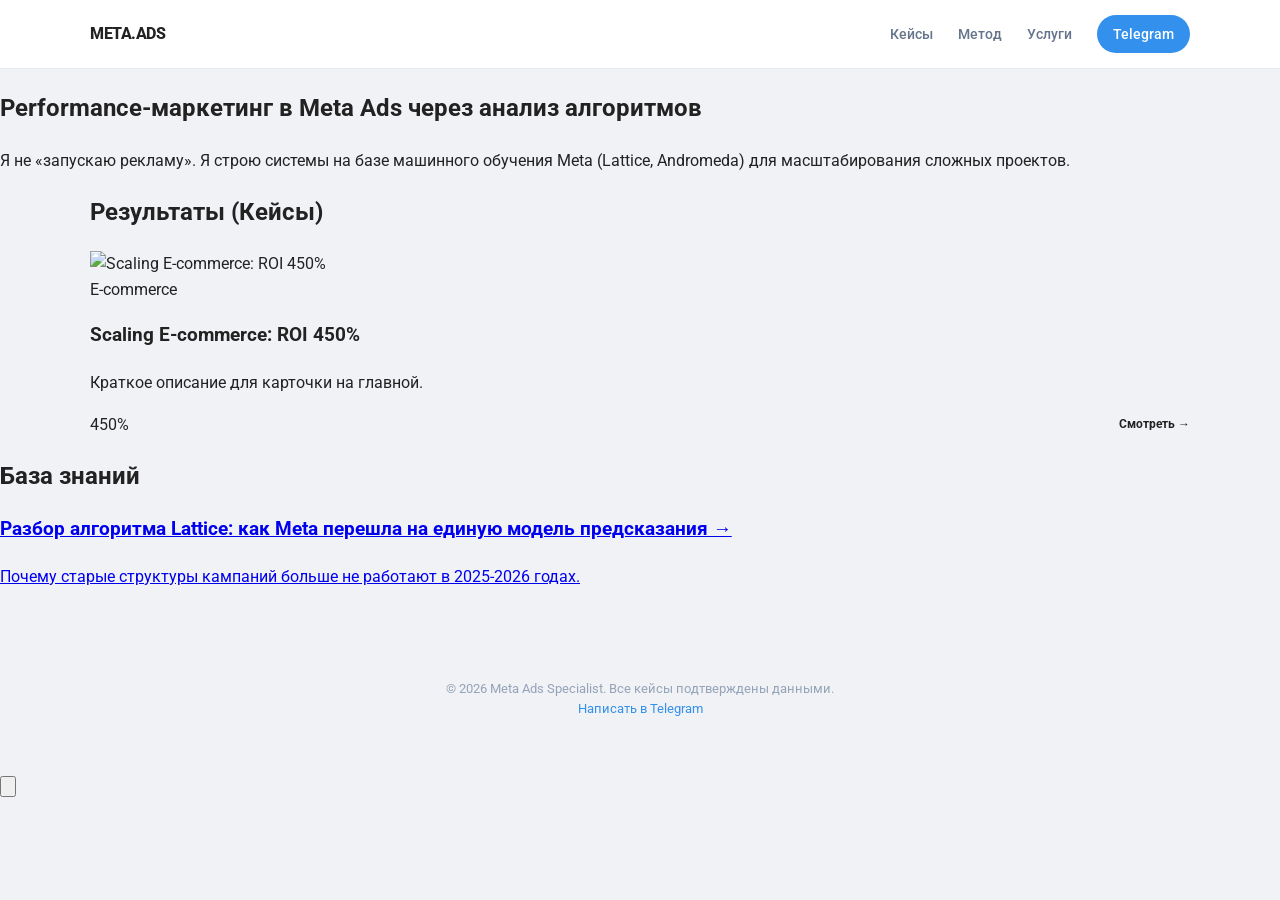
==== index.html @ 754abc0d "Create index.html" ====
<!DOCTYPE html>
<html lang="ru">
<head>
    <meta charset="UTF-8">
    <meta name="viewport" content="width=device-width, initial-scale=1.0">
    <title>Meta Ads Specialist | Кейсы и Методы</title>
    <script src="https://cdn.tailwindcss.com"></script>
    <link rel="stylesheet" href="/assets/css/style.css">
    <link href="https://fonts.googleapis.com/css2?family=Roboto:wght@300;400;500;700&display=swap" rel="stylesheet">
    <script>
        tailwind.config = {
            theme: {
                extend: {
                    fontFamily: { sans: ['Roboto', 'sans-serif'] },
                    colors: {
                        tg: { blue: '#3390ec', bg: '#f1f2f6', text: '#222222' }
                    }
                }
            }
        }
    </script>
</head>
<body class="antialiased">

    <header id="shared-header"></header>

    <main>
        <!-- Hero Section -->
        <section class="py-16 px-4 bg-white border-b border-gray-100 text-left">
            <div class="max-w-3xl mx-auto">
                <h1 class="text-4xl font-black text-tg-text leading-tight mb-4">
                    Performance-маркетинг в Meta Ads через анализ алгоритмов
                </h1>
                <p class="text-gray-500 text-lg max-w-2xl">
                    Я не «запускаю рекламу». Я строю системы на базе машинного обучения Meta (Lattice, Andromeda) для масштабирования сложных проектов.
                </p>
            </div>
        </section>

        <!-- Cases Grid -->
        <section id="cases" class="py-12 px-4 container mx-auto">
            <div class="max-w-5xl mx-auto">
                <h2 class="text-xs uppercase tracking-widest font-black text-gray-400 mb-8">Результаты (Кейсы)</h2>
                <div id="cases-grid" class="grid grid-cols-1 md:grid-cols-2 lg:grid-cols-3 gap-6 text-left">
                    <!-- Сюда JS вставит карточки из data/cases.json -->
                </div>
            </div>
        </section>

        <!-- Methods Preview -->
        <section class="py-12 px-4 bg-white border-t border-gray-100">
            <div class="max-w-3xl mx-auto text-left">
                <h2 class="text-xs uppercase tracking-widest font-black text-gray-400 mb-6">База знаний</h2>
                <div class="space-y-6">
                    <a href="/methods/lattice.html" class="block group">
                        <h3 class="text-xl font-bold group-hover:text-tg-blue transition-colors text-black">Разбор алгоритма Lattice: как Meta перешла на единую модель предсказания →</h3>
                        <p class="text-gray-500 text-sm mt-2 italic">Почему старые структуры кампаний больше не работают в 2025-2026 годах.</p>
                    </a>
                </div>
            </div>
        </section>
    </main>

    <footer id="shared-footer"></footer>

    <script src="/assets/js/main.js"></script>
</body>
</html>
---- assets/css/style.css ----
:root {
    --tg-blue: #3390ec;
    --tg-bg: #f1f2f6;
    --text-main: #222222;
}

body {
    font-family: 'Inter', -apple-system, BlinkMacSystemFont, "Segoe UI", Roboto, sans-serif;
    background-color: var(--tg-bg);
    color: var(--text-main);
    margin: 0;
    line-height: 1.6;
}

.container {
    max-width: 1100px;
    margin: 0 auto;
    padding: 0 20px;
}

/* Header & Nav */
header {
    background: white;
    border-bottom: 1px solid #e2e8f0;
    padding: 15px 0;
    position: sticky;
    top: 0;
    z-index: 100;
}

header .container {
    display: flex;
    justify-content: space-between;
    align-items: center;
    flex-wrap: wrap; /* Позволяет элементам переноситься */
}

.logo {
    font-weight: 800;
    text-decoration: none;
    color: var(--text-main);
    letter-spacing: -0.5px;
    white-space: nowrap;
}

.nav-links {
    display: flex;
    align-items: center;
    flex-wrap: wrap;
    justify-content: flex-end;
}

.nav-links a {
    text-decoration: none;
    color: #64748b;
    margin-left: 25px;
    font-size: 14px;
    font-weight: 500;
    transition: color 0.2s;
    white-space: nowrap;
}

.nav-links a:hover {
    color: var(--tg-blue);
}

.btn-tg-small {
    background: var(--tg-blue);
    color: white !important;
    padding: 8px 16px;
    border-radius: 20px;
}

/* Адаптивность меню для мобильных устройств */
@media (max-width: 640px) {
    header {
        padding: 10px 0;
    }
    header .container {
        flex-direction: column; /* Логотип сверху, меню снизу */
        gap: 12px;
    }
    .nav-links {
        justify-content: center;
        width: 100%;
        gap: 10px;
    }
    .nav-links a {
        margin-left: 0; /* Убираем левый отступ, заменяем на gap */
        margin-right: 10px;
        font-size: 13px;
    }
    .btn-tg-small {
        padding: 6px 12px;
    }
}

/* Стили для контейнера скриншота */
.img-zoom-container {
    position: relative;
    cursor: zoom-in;
    border-radius: 12px;
    overflow: hidden;
    border: 1px solid #e2e8f0;
    margin: 2rem 0;
}

.img-zoom-container img {
    width: 100%;
    display: block;
    transition: transform 0.5s ease;
}

.img-zoom-container:hover img {
    transform: scale(1.03);
}

/* Footer */
footer {
    padding: 60px 0 40px;
    text-align: center;
    color: #94a3b8;
    font-size: 13px;
}
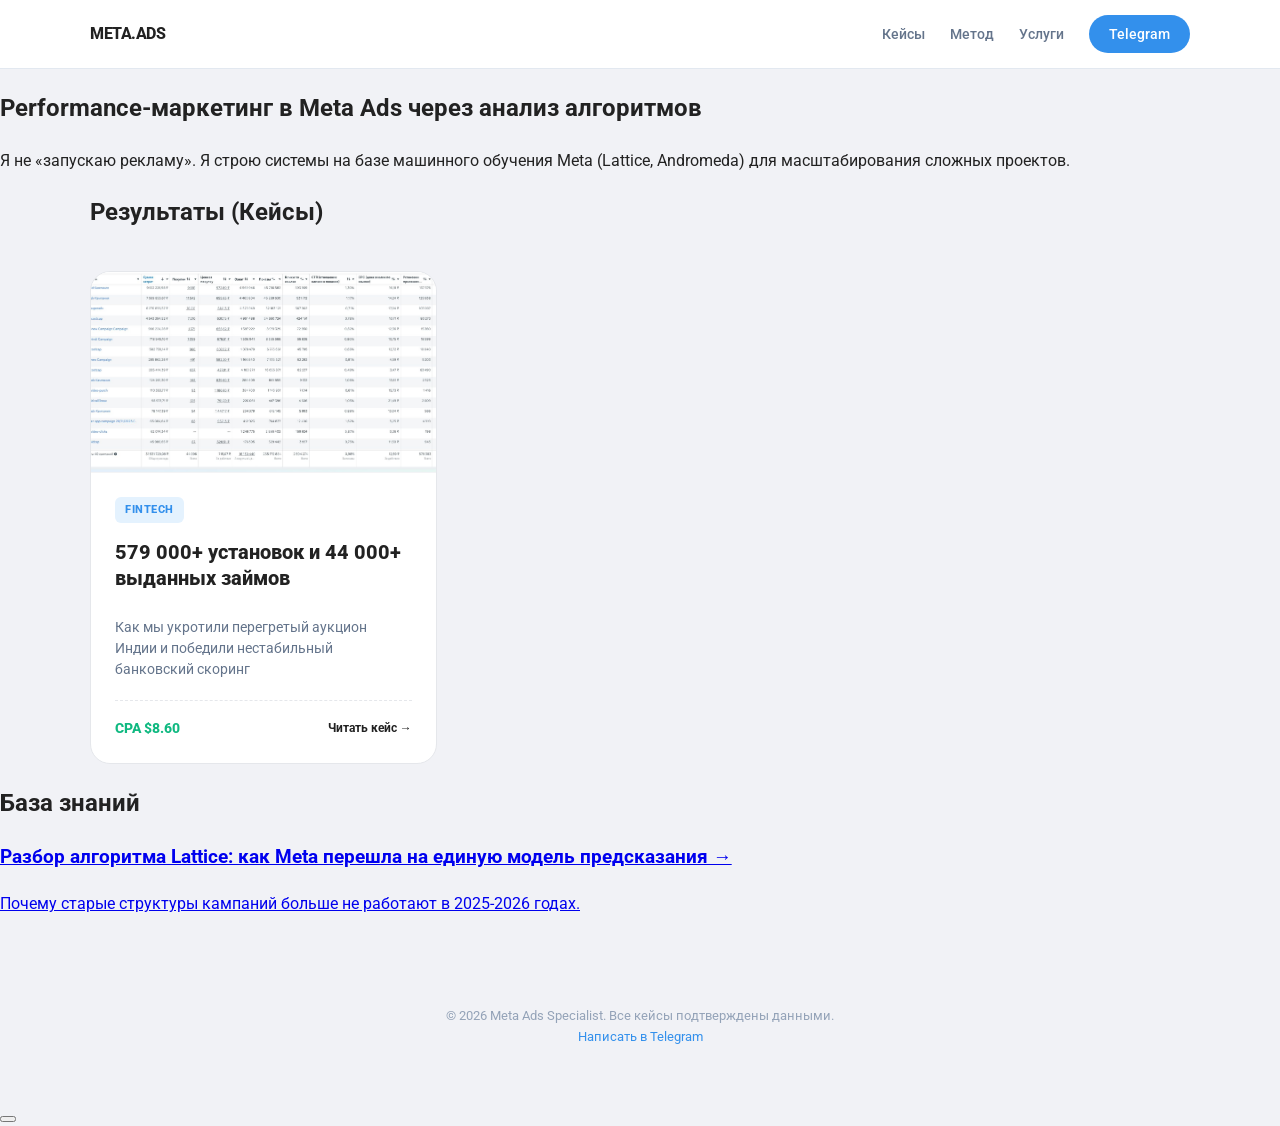
==== commit c980a247: "Update index.html" ====
--- a/index.html
+++ b/index.html
@@ -1,19 +1,49 @@
-<!DOCTYPE html>
-<html lang="ru">
 <head>
     <meta charset="UTF-8">
     <meta name="viewport" content="width=device-width, initial-scale=1.0">
+    
+    <!-- 1. Основное SEO -->
     <title>Meta Ads Specialist | Кейсы и Методы</title>
+    <meta name="description" content="Кейсы по масштабированию Meta Ads. Системный подход к Performance-маркетингу.">
+    <meta name="author" content="Meta Ads Specialist">
+
+    <!-- 2. Open Graph / Telegram / Facebook -->
+    <meta property="og:type" content="website">
+    <meta property="og:url" content="https://meta-6bq.pages.dev/">
+    <meta property="og:title" content="Meta Ads Specialist | Кейсы и Методы">
+    <meta property="og:description" content="Разбор кейсов с бюджетами $300k+ и техническая аналитика алгоритмов Meta Ads.">
+    <!-- Ссылка на сгенерированный JPEG в папке assets/img/ui/ -->
+    <meta property="og:image" content="https://meta-6bq.pages.dev/assets/img/ui/og-preview.jpg">
+    <meta property="og:image:width" content="1200">
+    <meta property="og:image:height" content="630">
+    <meta property="og:image:type" content="image/jpeg">
+
+    <!-- 3. Twitter -->
+    <meta name="twitter:card" content="summary_large_image">
+    <meta name="twitter:title" content="Meta Ads Specialist">
+    <meta name="twitter:description" content="Технические кейсы и алгоритмы Meta Ads.">
+    <meta name="twitter:image" content="https://meta-6bq.pages.dev/assets/img/ui/og-preview.jpg">
+
+    <!-- 4. Стили и шрифты -->
     <script src="https://cdn.tailwindcss.com"></script>
     <link rel="stylesheet" href="/assets/css/style.css">
     <link href="https://fonts.googleapis.com/css2?family=Roboto:wght@300;400;500;700&display=swap" rel="stylesheet">
+    
+    <!-- 5. Конфигурация Tailwind (общая для всех страниц) -->
     <script>
         tailwind.config = {
             theme: {
                 extend: {
                     fontFamily: { sans: ['Roboto', 'sans-serif'] },
                     colors: {
-                        tg: { blue: '#3390ec', bg: '#f1f2f6', text: '#222222' }
+                        tg: { 
+                            blue: '#3390ec', 
+                            lightBlue: '#e4f2fe', 
+                            bg: '#f1f2f6', 
+                            text: '#222222', 
+                            gray: '#8c98a4', 
+                            cardGray: '#f4f4f5' 
+                        }
                     }
                 }
             }
--- a/assets/css/style.css
+++ b/assets/css/style.css
@@ -2,6 +2,7 @@
     --tg-blue: #3390ec;
     --tg-bg: #f1f2f6;
     --text-main: #222222;
+    --tag-bg: #e4f2fe;
 }
 
 body {
@@ -10,6 +11,7 @@
     color: var(--text-main);
     margin: 0;
     line-height: 1.6;
+    overflow-wrap: break-word;
 }
 
 .container {
@@ -32,7 +34,7 @@
     display: flex;
     justify-content: space-between;
     align-items: center;
-    flex-wrap: wrap; /* Позволяет элементам переноситься */
+    flex-wrap: wrap;
 }
 
 .logo {
@@ -40,24 +42,20 @@
     text-decoration: none;
     color: var(--text-main);
     letter-spacing: -0.5px;
-    white-space: nowrap;
 }
 
 .nav-links {
     display: flex;
     align-items: center;
-    flex-wrap: wrap;
-    justify-content: flex-end;
+    gap: 25px;
 }
 
 .nav-links a {
     text-decoration: none;
     color: #64748b;
-    margin-left: 25px;
     font-size: 14px;
     font-weight: 500;
     transition: color 0.2s;
-    white-space: nowrap;
 }
 
 .nav-links a:hover {
@@ -67,35 +65,124 @@
 .btn-tg-small {
     background: var(--tg-blue);
     color: white !important;
-    padding: 8px 16px;
+    padding: 8px 20px;
     border-radius: 20px;
-}
-
-/* Адаптивность меню для мобильных устройств */
-@media (max-width: 640px) {
-    header {
-        padding: 10px 0;
-    }
-    header .container {
-        flex-direction: column; /* Логотип сверху, меню снизу */
-        gap: 12px;
-    }
-    .nav-links {
-        justify-content: center;
-        width: 100%;
-        gap: 10px;
-    }
-    .nav-links a {
-        margin-left: 0; /* Убираем левый отступ, заменяем на gap */
-        margin-right: 10px;
-        font-size: 13px;
-    }
-    .btn-tg-small {
-        padding: 6px 12px;
-    }
-}
-
-/* Стили для контейнера скриншота */
+    font-weight: 700;
+}
+
+/* Grid & Case Cards */
+.grid {
+    display: grid;
+    grid-template-columns: repeat(auto-fill, minmax(320px, 1fr));
+    gap: 30px;
+    margin-top: 40px;
+}
+
+.case-card {
+    background: white;
+    border-radius: 20px;
+    overflow: hidden;
+    border: 1px solid #e5e7eb;
+    transition: all 0.3s ease;
+    display: flex;
+    flex-direction: column;
+    /* Позволяет ссылке внутри растянуться на весь блок */
+    position: relative; 
+}
+
+.case-card:hover {
+    transform: translateY(-4px);
+    box-shadow: 0 12px 20px -10px rgba(0,0,0,0.08);
+    border-color: var(--tg-blue);
+}
+
+.case-card img {
+    width: 100%;
+    height: 200px;
+    object-fit: cover;
+    border-bottom: 1px solid #f3f4f6;
+}
+
+.case-content {
+    padding: 24px;
+    flex-grow: 1;
+    display: flex;
+    flex-direction: column;
+}
+
+/* Стилизация категории (Тега) */
+.tag {
+    display: inline-block;
+    background: var(--tag-bg);
+    color: var(--tg-blue);
+    padding: 4px 10px;
+    border-radius: 6px;
+    font-size: 11px;
+    font-weight: 800;
+    text-transform: uppercase;
+    letter-spacing: 0.5px;
+    margin-bottom: 16px;
+    align-self: flex-start;
+    z-index: 2; /* Поверх растянутой ссылки */
+}
+
+/* Выделение заголовка */
+.case-card h3 {
+    margin: 0 0 12px 0;
+    font-size: 20px;
+    font-weight: 800;
+    line-height: 1.3;
+    color: var(--text-main);
+}
+
+.case-card p {
+    font-size: 14px;
+    color: #64748b;
+    margin-bottom: 20px;
+    line-height: 1.5;
+}
+
+.case-footer {
+    margin-top: auto;
+    display: flex;
+    justify-content: space-between;
+    align-items: center;
+    padding-top: 16px;
+    border-top: 1px dashed #e5e7eb;
+}
+
+.metrics {
+    font-weight: 800;
+    color: #10b981;
+    font-size: 14px;
+}
+
+.btn-read {
+    font-size: 12px;
+    font-weight: 700;
+    color: var(--text-main);
+    text-decoration: none;
+    display: flex;
+    align-items: center;
+    gap: 4px;
+}
+
+/* Растягиваем область клика на всю карточку */
+.btn-read::after {
+    content: '';
+    position: absolute;
+    top: 0;
+    left: 0;
+    right: 0;
+    bottom: 0;
+    z-index: 1;
+}
+
+.btn-read:hover {
+    color: var(--tg-blue);
+}
+
+/* Lightbox & Zoom */
 .img-zoom-container {
     position: relative;
     cursor: zoom-in;
@@ -115,7 +202,16 @@
     transform: scale(1.03);
 }
 
-/* Footer */
+@media (max-width: 640px) {
+    header .container {
+        flex-direction: column;
+        gap: 15px;
+    }
+    .nav-links {
+        gap: 15px;
+    }
+}
+
 footer {
     padding: 60px 0 40px;
     text-align: center;
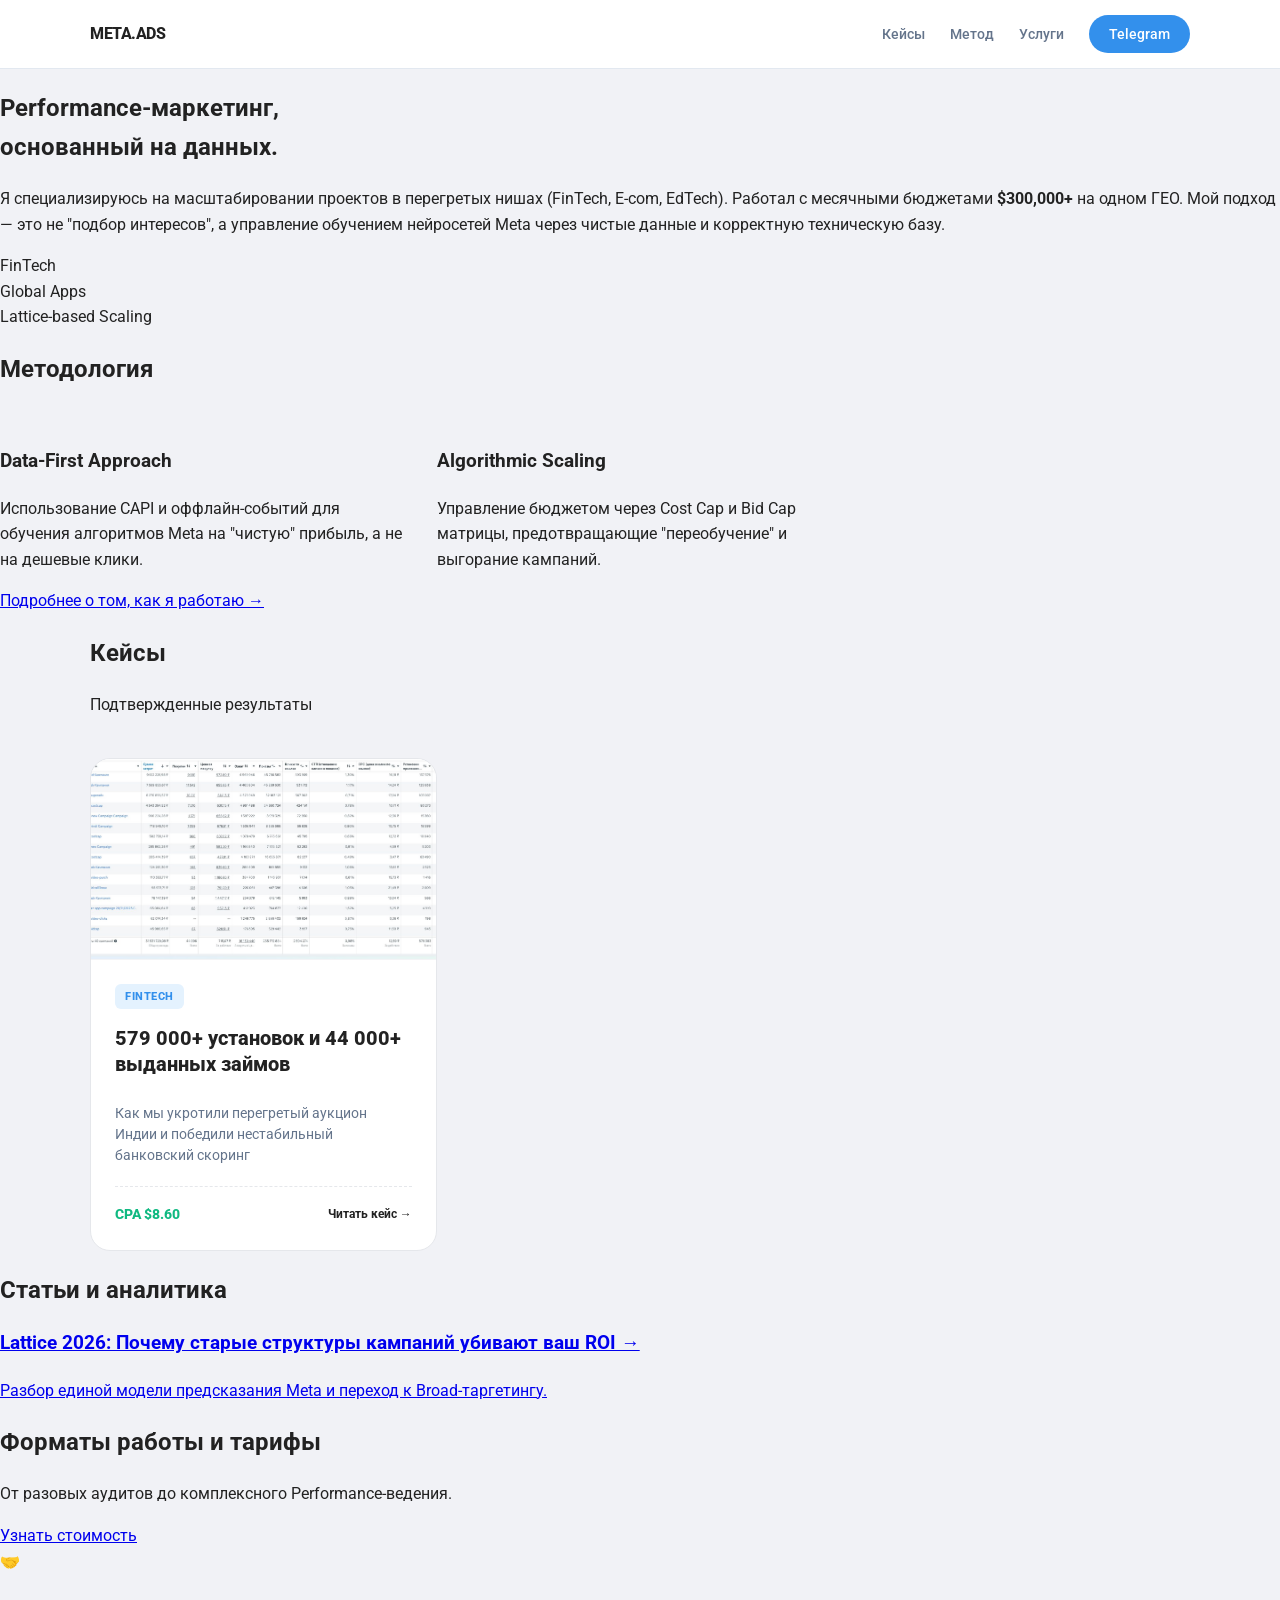
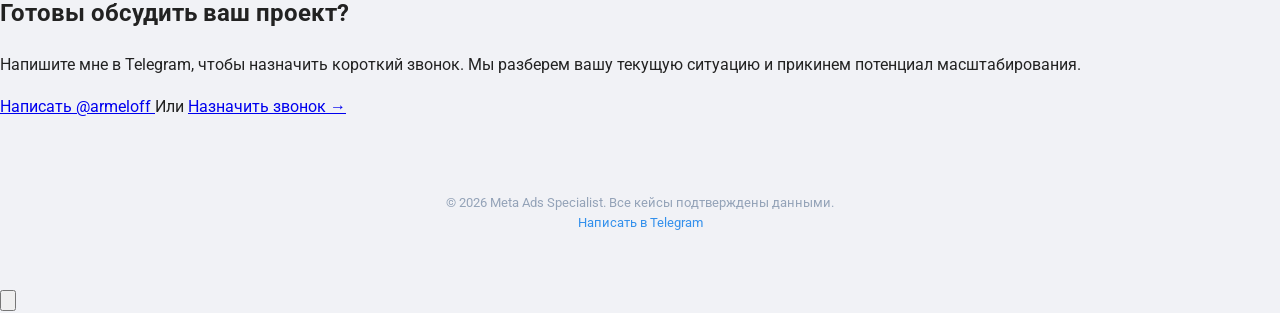
==== commit f4dcdf31: "Update index.html" ====
--- a/index.html
+++ b/index.html
@@ -1,9 +1,11 @@
+<!DOCTYPE html>
+<html lang="ru">
 <head>
     <meta charset="UTF-8">
     <meta name="viewport" content="width=device-width, initial-scale=1.0">
     
     <!-- 1. Основное SEO -->
-    <title>Meta Ads Specialist | Кейсы и Методы</title>
+    <title>Meta Ads Specialist | Системный Performance-маркетинг</title>
     <meta name="description" content="Кейсы по масштабированию Meta Ads. Системный подход к Performance-маркетингу.">
     <meta name="author" content="Meta Ads Specialist">
 
@@ -21,7 +23,7 @@
     <!-- 3. Twitter -->
     <meta name="twitter:card" content="summary_large_image">
     <meta name="twitter:title" content="Meta Ads Specialist">
-    <meta name="twitter:description" content="Технические кейсы и алгоритмы Meta Ads.">
+    <meta name="twitter:description" content="Performance-маркетинг в Meta Ads через анализ алгоритмов">
     <meta name="twitter:image" content="https://meta-6bq.pages.dev/assets/img/ui/og-preview.jpg">
 
     <!-- 4. Стили и шрифты -->
@@ -50,42 +52,110 @@
         }
     </script>
 </head>
-<body class="antialiased">
+<body class="antialiased bg-tg-bg text-left">
 
     <header id="shared-header"></header>
 
     <main>
-        <!-- Hero Section -->
-        <section class="py-16 px-4 bg-white border-b border-gray-100 text-left">
+        <!-- 1. Блок: Обо мне / Интро -->
+        <section class="py-20 px-4 bg-white border-b border-gray-100">
             <div class="max-w-3xl mx-auto">
-                <h1 class="text-4xl font-black text-tg-text leading-tight mb-4">
-                    Performance-маркетинг в Meta Ads через анализ алгоритмов
+                <h1 class="text-4xl sm:text-5xl font-black text-tg-text leading-tight mb-6">
+                    Performance-маркетинг, <br><span class="text-tg-blue">основанный на данных.</span>
                 </h1>
-                <p class="text-gray-500 text-lg max-w-2xl">
-                    Я не «запускаю рекламу». Я строю системы на базе машинного обучения Meta (Lattice, Andromeda) для масштабирования сложных проектов.
+                <p class="text-lg text-gray-600 mb-8 leading-relaxed">
+                    Я специализируюсь на масштабировании проектов в перегретых нишах (FinTech, E-com, EdTech). Работал с месячными бюджетами <strong>$300,000+</strong> на одном ГЕО. Мой подход — это не "подбор интересов", а управление обучением нейросетей Meta через чистые данные и корректную техническую базу.
                 </p>
-            </div>
-        </section>
-
-        <!-- Cases Grid -->
-        <section id="cases" class="py-12 px-4 container mx-auto">
-            <div class="max-w-5xl mx-auto">
-                <h2 class="text-xs uppercase tracking-widest font-black text-gray-400 mb-8">Результаты (Кейсы)</h2>
-                <div id="cases-grid" class="grid grid-cols-1 md:grid-cols-2 lg:grid-cols-3 gap-6 text-left">
-                    <!-- Сюда JS вставит карточки из data/cases.json -->
+                <div class="flex flex-wrap gap-4">
+                    <div class="bg-slate-50 px-4 py-2 rounded-lg border border-slate-100 text-sm font-bold text-slate-500">FinTech</div>
+                    <div class="bg-slate-50 px-4 py-2 rounded-lg border border-slate-100 text-sm font-bold text-slate-500">Global Apps</div>
+                    <div class="bg-slate-50 px-4 py-2 rounded-lg border border-slate-100 text-sm font-bold text-slate-500">Lattice-based Scaling</div>
                 </div>
             </div>
         </section>
 
-        <!-- Methods Preview -->
-        <section class="py-12 px-4 bg-white border-t border-gray-100">
-            <div class="max-w-3xl mx-auto text-left">
-                <h2 class="text-xs uppercase tracking-widest font-black text-gray-400 mb-6">База знаний</h2>
-                <div class="space-y-6">
-                    <a href="/methods/lattice.html" class="block group">
-                        <h3 class="text-xl font-bold group-hover:text-tg-blue transition-colors text-black">Разбор алгоритма Lattice: как Meta перешла на единую модель предсказания →</h3>
-                        <p class="text-gray-500 text-sm mt-2 italic">Почему старые структуры кампаний больше не работают в 2025-2026 годах.</p>
+        <!-- 2. Блок: Методы и принципы (Коротко) -->
+        <section class="py-16 px-4 bg-slate-50">
+            <div class="max-w-3xl mx-auto">
+                <h2 class="text-xs uppercase tracking-widest font-black text-gray-400 mb-8">Методология</h2>
+                <div class="grid grid-cols-1 sm:grid-cols-2 gap-8 mb-10">
+                    <div>
+                        <h3 class="font-bold text-xl mb-3 text-black">Data-First Approach</h3>
+                        <p class="text-sm text-gray-500">Использование CAPI и оффлайн-событий для обучения алгоритмов Meta на "чистую" прибыль, а не на дешевые клики.</p>
+                    </div>
+                    <div>
+                        <h3 class="font-bold text-xl mb-3 text-black">Algorithmic Scaling</h3>
+                        <p class="text-sm text-gray-500">Управление бюджетом через Cost Cap и Bid Cap матрицы, предотвращающие "переобучение" и выгорание кампаний.</p>
+                    </div>
+                </div>
+                <a href="/services.html" class="inline-flex items-center gap-2 text-tg-blue font-bold hover:underline">
+                    Подробнее о том, как я работаю →
+                </a>
+            </div>
+        </section>
+
+        <!-- 3. Блок: Кейсы (Сетка) -->
+        <section id="cases" class="py-20 px-4 container mx-auto">
+            <div class="max-w-5xl mx-auto">
+                <div class="flex justify-between items-end mb-12">
+                    <h2 class="text-3xl font-black text-tg-text">Кейсы</h2>
+                    <p class="text-sm text-gray-400 font-medium">Подтвержденные результаты</p>
+                </div>
+                <div id="cases-grid" class="grid grid-cols-1 md:grid-cols-2 lg:grid-cols-3 gap-6">
+                    <!-- Загружается из data/cases.json через main.js -->
+                </div>
+            </div>
+        </section>
+
+        <!-- 4. Блок: База знаний / Статьи -->
+        <section class="py-20 px-4 bg-white border-y border-gray-100">
+            <div class="max-w-3xl mx-auto">
+                <h2 class="text-xs uppercase tracking-widest font-black text-gray-400 mb-8">Статьи и аналитика</h2>
+                <div class="space-y-8">
+                    <a href="/methods/lattice.html" class="group block border-b border-gray-50 pb-8 last:border-0">
+                        <h3 class="text-xl font-bold group-hover:text-tg-blue transition-colors text-black mb-2">
+                            Lattice 2026: Почему старые структуры кампаний убивают ваш ROI →
+                        </h3>
+                        <p class="text-sm text-gray-500 italic">Разбор единой модели предсказания Meta и переход к Broad-таргетингу.</p>
                     </a>
+                    <!-- Можно добавить еще ссылки на будущие статьи -->
+                </div>
+            </div>
+        </section>
+
+        <!-- 5. Блок: Тарифы (CTA 1) -->
+        <section class="py-16 px-4 bg-tg-lightBlue">
+            <div class="max-w-3xl mx-auto text-center sm:text-left bg-white p-8 sm:p-12 rounded-3xl shadow-sm border border-blue-100">
+                <div class="flex flex-col sm:flex-row justify-between items-center gap-8">
+                    <div>
+                        <h2 class="text-2xl font-black text-tg-text mb-2">Форматы работы и тарифы</h2>
+                        <p class="text-gray-500 text-sm">От разовых аудитов до комплексного Performance-ведения.</p>
+                    </div>
+                    <a href="/services.html" class="whitespace-nowrap bg-tg-blue text-white font-bold py-4 px-8 rounded-full shadow-lg shadow-blue-200 hover:scale-105 transition-transform">
+                        Узнать стоимость
+                    </a>
+                </div>
+            </div>
+        </section>
+
+        <!-- 6. Блок: Финальный призыв (CTA 2) -->
+        <section class="py-24 px-4 bg-white">
+            <div class="max-w-xl mx-auto text-center">
+                <div class="mb-8 flex justify-center">
+                    <div class="w-16 h-16 bg-tg-blue text-white rounded-full flex items-center justify-center text-3xl shadow-xl shadow-blue-100">
+                        🤝
+                    </div>
+                </div>
+                <h2 class="text-3xl font-black text-tg-text mb-4">Готовы обсудить ваш проект?</h2>
+                <p class="text-gray-500 mb-10 leading-relaxed">
+                    Напишите мне в Telegram, чтобы назначить короткий звонок. Мы разберем вашу текущую ситуацию и прикинем потенциал масштабирования.
+                </p>
+                <div class="flex flex-col sm:flex-row items-center justify-center gap-4">
+                    <a href="https://t.me/armeloff" target="_blank" class="w-full sm:w-auto bg-tg-blue text-white font-bold py-4 px-10 rounded-full flex items-center justify-center gap-2">
+                        Написать @armeloff
+                    </a>
+                    <span class="text-xs text-gray-400 font-bold uppercase tracking-widest">Или</span>
+                    <a href="https://t.me/armeloff" class="text-tg-blue font-bold hover:underline">Назначить звонок →</a>
                 </div>
             </div>
         </section>
